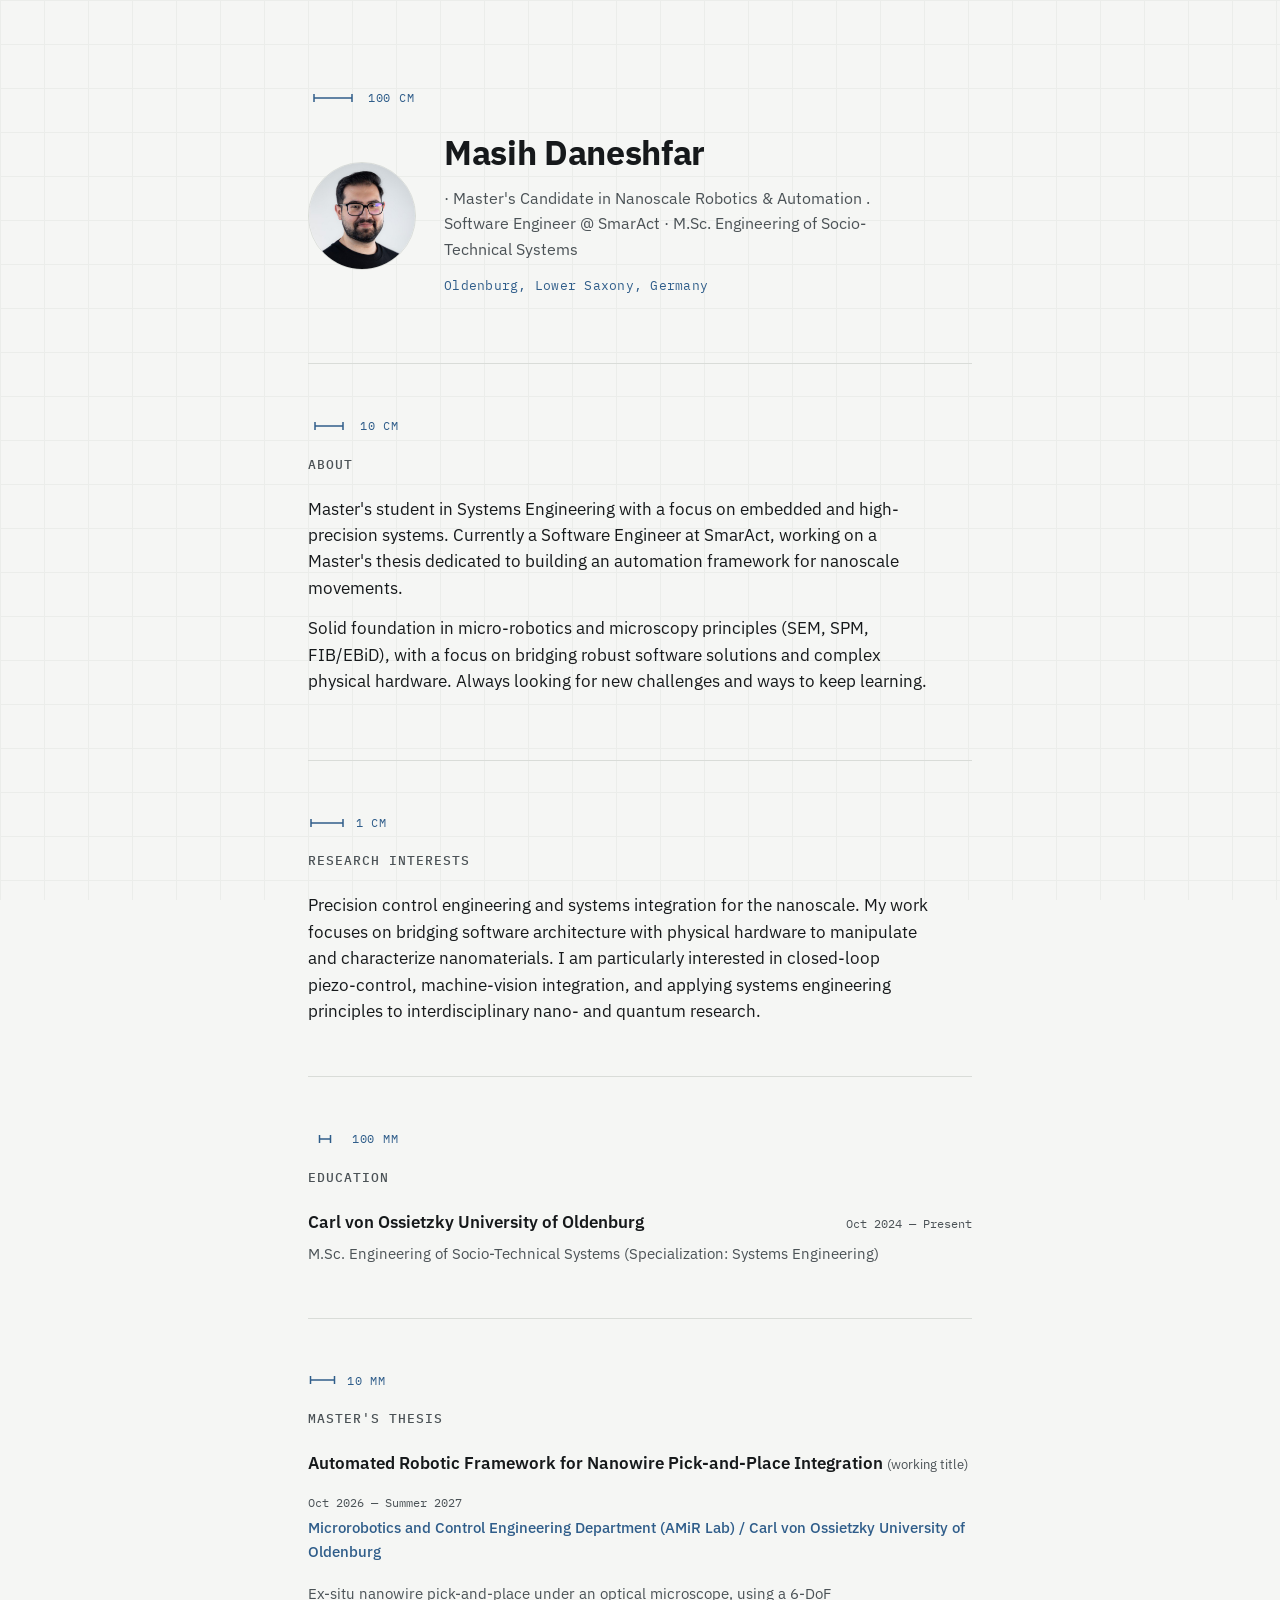
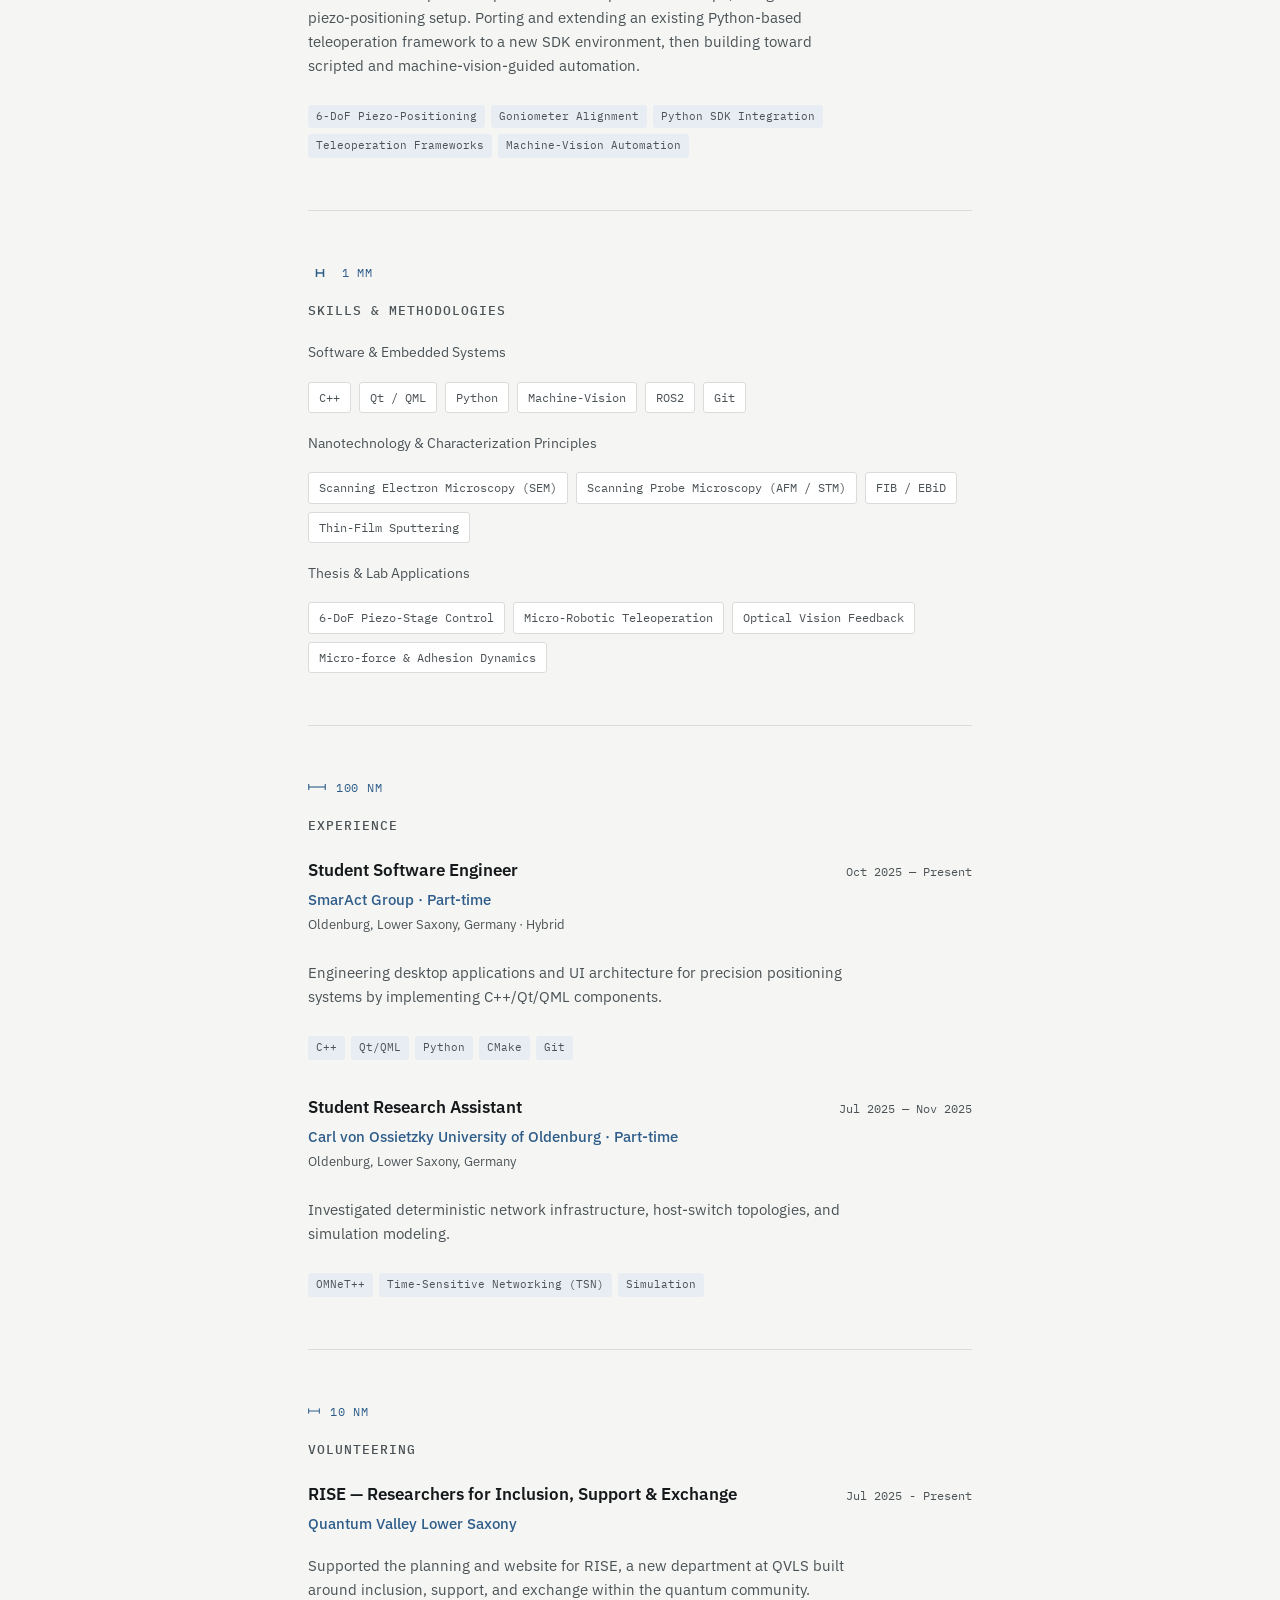
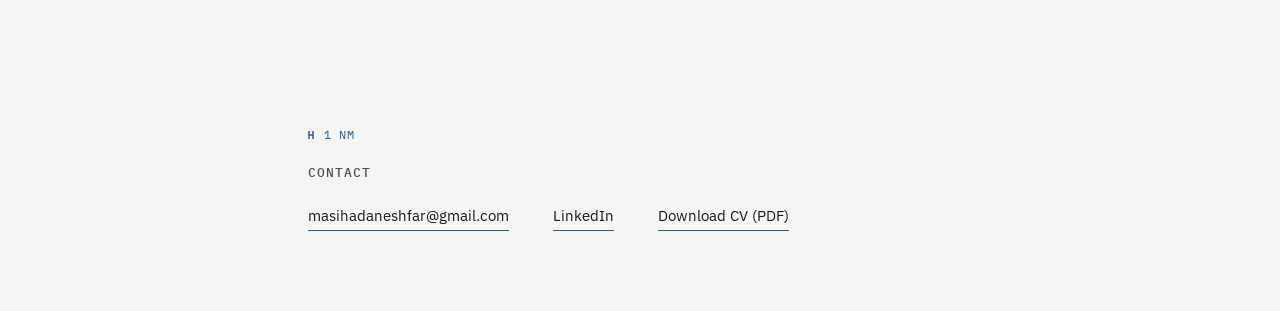
==== index.html @ 68db5ece "online CV initial version" ====
<!DOCTYPE html>
<html lang="en">
<head>
<meta charset="UTF-8">
<meta name="viewport" content="width=device-width, initial-scale=1.0">
<title>Masih Daneshfar — Software Engineer, Systems Engineering</title>
<meta name="description" content="Masih Daneshfar — Software Engineer at SmarAct, Master's Candidate in Systems Engineering focused on nanoscale automation.">
<link rel="preconnect" href="https://fonts.googleapis.com">
<link rel="preconnect" href="https://fonts.gstatic.com" crossorigin>
<link href="https://fonts.googleapis.com/css2?family=IBM+Plex+Mono:wght@400;500;600&family=IBM+Plex+Sans:wght@400;500;600;700&display=swap" rel="stylesheet">
<style>
  :root{
    --bg: #f5f6f4;
    --paper: #ffffff;
    --ink: #16191b;
    --ink-soft: #4b5256;
    --line: #d9dcd8;
    --accent: #2f5d8a;
    --accent-soft: #e7edf3;
    --amber: #c67a2e;
    --mono: 'IBM Plex Mono', ui-monospace, monospace;
    --sans: 'IBM Plex Sans', -apple-system, sans-serif;
  }

  * { box-sizing: border-box; }

  html { scroll-behavior: smooth; }

  body {
    margin: 0;
    background: var(--bg);
    color: var(--ink);
    font-family: var(--sans);
    line-height: 1.6;
    -webkit-font-smoothing: antialiased;
  }

  body::before{
    content: "";
    position: fixed;
    inset: 0;
    background-image:
      linear-gradient(var(--line) 1px, transparent 1px),
      linear-gradient(90deg, var(--line) 1px, transparent 1px);
    background-size: 44px 44px;
    opacity: 0.35;
    pointer-events: none;
    z-index: 0;
  }

  .wrap {
    max-width: 720px;
    margin: 0 auto;
    padding: 0 28px;
    position: relative;
    z-index: 1;
  }

  /* Scale bar — the recurring signature element.
     Modeled on the measurement bars used in SEM/SPM micrographs;
     the labeled length shrinks section by section as the page
     moves from the macro (hero) toward the nanoscale (skills). */
  .scalebar {
    display: flex;
    align-items: center;
    gap: 10px;
    font-family: var(--mono);
    font-size: 12px;
    letter-spacing: 0.06em;
    color: var(--accent);
    text-transform: uppercase;
    margin-bottom: 18px;
  }
  .scalebar svg { display: block; overflow: visible; }
  .scalebar .tick { stroke: var(--accent); stroke-width: 1.5; }

  header.hero {
    padding: 88px 0 56px;
    border-bottom: 1px solid var(--line);
  }

  .hero-row {
    display: flex;
    align-items: center;
    gap: 28px;
  }

  .portrait {
    width: 108px;
    height: 108px;
    border-radius: 50%;
    object-fit: cover;
    border: 1px solid var(--line);
    flex-shrink: 0;
    background: var(--paper);
  }

  h1 {
    font-size: 34px;
    font-weight: 700;
    margin: 0 0 6px;
    letter-spacing: -0.01em;
  }

  .headline {
    font-size: 16px;
    color: var(--ink-soft);
    margin: 0 0 10px;
    max-width: 46ch;
  }

  .location {
    font-family: var(--mono);
    font-size: 12.5px;
    color: var(--accent);
    letter-spacing: 0.02em;
  }

  section {
    padding: 52px 0;
    border-bottom: 1px solid var(--line);
  }

  section:last-of-type { border-bottom: none; }

  h2 {
    font-size: 12.5px;
    font-family: var(--mono);
    text-transform: uppercase;
    letter-spacing: 0.08em;
    color: var(--ink-soft);
    margin: 0 0 22px;
    font-weight: 500;
  }

  .about p {
    font-size: 16.5px;
    max-width: 62ch;
    margin: 0 0 14px;
  }

  .skill-chips {
    display: flex;
    flex-wrap: wrap;
    gap: 8px;
    margin-top: 18px;
  }

  .chip {
    font-family: var(--mono);
    font-size: 12px;
    padding: 5px 10px;
    border: 1px solid var(--line);
    border-radius: 3px;
    color: var(--ink-soft);
    background: var(--paper);
  }

  .entry {
    display: grid;
    grid-template-columns: 1fr;
    gap: 4px;
    margin-bottom: 34px;
  }
  .entry:last-child { margin-bottom: 0; }

  .entry-top {
    display: flex;
    justify-content: space-between;
    align-items: baseline;
    gap: 16px;
    flex-wrap: wrap;
  }

  .entry-role {
    font-size: 17px;
    font-weight: 600;
  }

  .entry-date {
    font-family: var(--mono);
    font-size: 12px;
    color: var(--ink-soft);
    white-space: nowrap;
  }

  .entry-org {
    font-size: 14.5px;
    color: var(--accent);
    font-weight: 500;
  }

  .entry-loc {
    font-size: 13px;
    color: var(--ink-soft);
    margin-bottom: 6px;
  }

  .entry-desc {
    font-size: 15px;
    color: var(--ink-soft);
    max-width: 60ch;
  }

  .entry-skills {
    margin-top: 8px;
    display: flex;
    flex-wrap: wrap;
    gap: 6px;
  }
  .entry-skills span {
    font-family: var(--mono);
    font-size: 11px;
    color: var(--ink-soft);
    background: var(--accent-soft);
    padding: 3px 8px;
    border-radius: 3px;
  }

  .edu-degree { font-size: 15px; color: var(--ink-soft); margin-top: 2px; }

  footer {
    padding: 56px 0 80px;
  }

  .contact-links {
    display: flex;
    gap: 22px;
    flex-wrap: wrap;
    font-size: 15px;
  }

  .contact-links a {
    color: var(--ink);
    text-decoration: none;
    border-bottom: 1px solid var(--accent);
    padding-bottom: 2px;
    margin-right: 22px;
  }
  .contact-links a:last-child { margin-right: 0; }
  .contact-links a:hover { color: var(--accent); }

  .foot-note {
    margin-top: 40px;
    font-family: var(--mono);
    font-size: 11px;
    color: var(--ink-soft);
    opacity: 0.6;
  }

  @media (max-width: 560px) {
    .wrap { padding: 0 20px; }
    header.hero { padding: 56px 0 40px; }
    .hero-row { flex-direction: column; align-items: flex-start; gap: 18px; }
    h1 { font-size: 27px; }
    section { padding: 40px 0; }
  }

  @media (prefers-reduced-motion: reduce) {
    html { scroll-behavior: auto; }
  }

  a:focus-visible, .portrait:focus-visible {
    outline: 2px solid var(--accent);
    outline-offset: 3px;
  }
</style>
</head>
<body>

<div class="wrap">

  <header class="hero">
    <div class="scalebar" aria-hidden="true">
      <svg width="50" height="10" viewBox="0 0 40 10"><line class="tick" x1="1" y1="1" x2="1" y2="9"/><line class="tick" x1="1" y1="5" x2="39" y2="5"/><line class="tick" x1="39" y1="1" x2="39" y2="9"/></svg>
      <span>100 cm</span>
    </div>
    <div class="hero-row">
      <img class="portrait" src="profile.jpg" alt="Portrait of Masih Daneshfar">
      <div>
        <h1>Masih Daneshfar</h1>
        <p class="headline">· Master's Candidate in Nanoscale Robotics &amp; Automation . Software Engineer @ SmarAct · M.Sc. Engineering of Socio-Technical Systems</p>
        <p class="location">Oldenburg, Lower Saxony, Germany</p>
      </div>
    </div>
  </header>

  <section class="about">
    <div class="scalebar" aria-hidden="true">
      <svg width="42" height="10" viewBox="0 0 30 10"><line class="tick" x1="1" y1="1" x2="1" y2="9"/><line class="tick" x1="1" y1="5" x2="29" y2="5"/><line class="tick" x1="29" y1="1" x2="29" y2="9"/></svg>
      <span>10 cm</span>
    </div>
    <h2>About</h2>
    <p>Master's student in Systems Engineering with a focus on embedded and high-precision systems. Currently a Software Engineer at SmarAct, working on a Master's thesis dedicated to building an automation framework for nanoscale movements.</p>
    <p>Solid foundation in micro-robotics and microscopy principles (SEM, SPM, FIB/EBiD), with a focus on bridging robust software solutions and complex physical hardware. Always looking for new challenges and ways to keep learning.</p>
  </section>

  <section class="research-interests">
  <div class="scalebar" aria-hidden="true">
    <svg width="38" height="10" viewBox="0 0 34 10"><line class="tick" x1="1" y1="1" x2="1" y2="9"/><line class="tick" x1="1" y1="5" x2="33" y2="5"/><line class="tick" x1="33" y1="1" x2="33" y2="9"/></svg>
    <span>1 cm</span>
  </div>
  <h2>Research Interests</h2>
  <p style="font-size: 16.5px; max-width: 62ch; margin: 0;">
    Precision control engineering and systems integration for the nanoscale. My work focuses on bridging software architecture with physical hardware to manipulate and characterize nanomaterials. I am particularly interested in closed-loop piezo-control, machine-vision integration, and applying systems engineering principles to interdisciplinary nano- and quantum research.
  </p>
</section>

  <section class="education">
    <div class="scalebar" aria-hidden="true">
      <svg width="34" height="10" viewBox="0 0 13 10"><line class="tick" x1="1" y1="1" x2="1" y2="9"/><line class="tick" x1="1" y1="5" x2="12" y2="5"/><line class="tick" x1="12" y1="1" x2="12" y2="9"/></svg>
      <span>100 mm</span>
    </div>
    <h2>Education</h2>
    <div class="entry">
      <div class="entry-top">
        <span class="entry-role">Carl von Ossietzky University of Oldenburg</span>
        <span class="entry-date">Oct 2024 — Present</span>
      </div>
      <span class="edu-degree">M.Sc. Engineering of Socio-Technical Systems (Specialization: Systems Engineering)</span>
    </div>
  </section>

  <section class="thesis">
    <div class="scalebar" aria-hidden="true">
      <svg width="29" height="10" viewBox="0 0 26 10"><line class="tick" x1="1" y1="1" x2="1" y2="9"/><line class="tick" x1="1" y1="5" x2="25" y2="5"/><line class="tick" x1="25" y1="1" x2="25" y2="9"/></svg>
      <span>10 mm</span>
    </div>
    <h2>Master's Thesis</h2>
    <div class="entry">
      <div class="entry-top">
        <span class="entry-role">Automated Robotic Framework for Nanowire Pick-and-Place Integration <span style="font-weight:400; color:var(--ink-soft); font-size:13px;">(working title)</span></span>
        <span class="entry-date">Oct 2026 — Summer 2027</span>
      </div>
      <span class="entry-org">Microrobotics and Control Engineering Department (AMiR Lab) / Carl von Ossietzky University of Oldenburg </span>
      <p class="entry-desc">Ex-situ nanowire pick-and-place under an optical microscope, using a 6-DoF piezo-positioning setup. Porting and extending an existing Python-based teleoperation framework to a new SDK environment, then building toward scripted and machine-vision-guided automation.</p>
      <div class="entry-skills">
        <span>6-DoF Piezo-Positioning</span><span>Goniometer Alignment</span><span>Python SDK Integration</span><span>Teleoperation Frameworks</span><span>Machine-Vision Automation</span>
      </div>
    </div>
  </section> 

  <section class="skills">
    <div class="scalebar" aria-hidden="true">
      <svg width="24" height="10" viewBox="0 0 9 10"><line class="tick" x1="1" y1="1" x2="1" y2="9"/><line class="tick" x1="1" y1="5" x2="8" y2="5"/><line class="tick" x1="8" y1="1" x2="8" y2="9"/></svg>
      <span>1 mm</span>
    </div>
    <h2>Skills &amp; Methodologies</h2>
    
    <p style="font-size: 13.5px; color: var(--ink-soft); margin: 0 0 8px;">Software &amp; Embedded Systems</p>
    <div class="skill-chips">
      <span class="chip">C++</span>
      <span class="chip">Qt / QML</span>
      <span class="chip">Python</span>
      <span class="chip">Machine-Vision</span>
      <span class="chip">ROS2</span>
      <span class="chip">Git</span>
    </div>

    <p style="font-size: 13.5px; color: var(--ink-soft); margin: 20px 0 8px;">Nanotechnology &amp; Characterization Principles</p>
    <div class="skill-chips">
      <span class="chip">Scanning Electron Microscopy (SEM)</span>
      <span class="chip">Scanning Probe Microscopy (AFM / STM)</span>
      <span class="chip">FIB / EBiD</span>
      <span class="chip">Thin-Film Sputtering</span>
    </div>

    <p style="font-size: 13.5px; color: var(--ink-soft); margin: 20px 0 8px;">Thesis &amp; Lab Applications</p>
    <div class="skill-chips">
      <span class="chip">6-DoF Piezo-Stage Control</span>
      <span class="chip">Micro-Robotic Teleoperation</span>
      <span class="chip">Optical Vision Feedback</span>
      <span class="chip">Micro-force &amp; Adhesion Dynamics</span>
    </div>
  </section>

  <section class="experience">
    <div class="scalebar" aria-hidden="true">
      <svg width="18" height="10" viewBox="0 0 24 10"><line class="tick" x1="1" y1="1" x2="1" y2="9"/><line class="tick" x1="1" y1="5" x2="23" y2="5"/><line class="tick" x1="23" y1="1" x2="23" y2="9"/></svg>
      <span>100 nm</span>
    </div>
    <h2>Experience</h2>

    <div class="entry">
      <div class="entry-top">
        <span class="entry-role">Student Software Engineer</span>
        <span class="entry-date">Oct 2025 — Present</span>
      </div>
      <span class="entry-org">SmarAct Group · Part-time</span>
      <span class="entry-loc">Oldenburg, Lower Saxony, Germany · Hybrid</span>
      <p class="entry-desc">Engineering desktop applications and UI architecture for precision positioning systems by implementing C++/Qt/QML components.</p>
      <div class="entry-skills">
        <span>C++</span><span>Qt/QML</span><span>Python</span><span>CMake</span><span>Git</span>
      </div>
    </div>

    <div class="entry">
      <div class="entry-top">
        <span class="entry-role">Student Research Assistant</span>
        <span class="entry-date">Jul 2025 — Nov 2025</span>
      </div>
      <span class="entry-org">Carl von Ossietzky University of Oldenburg · Part-time</span>
      <span class="entry-loc">Oldenburg, Lower Saxony, Germany</span>
      <p class="entry-desc">Investigated deterministic network infrastructure, host-switch topologies, and simulation modeling.</p>
      <div class="entry-skills">
        <span>OMNeT++</span><span>Time-Sensitive Networking (TSN)</span><span>Simulation</span>
      </div>
    </div>
  </section>

  <section class="volunteer">
    <div class="scalebar" aria-hidden="true">
      <svg width="12" height="10" viewBox="0 0 18 10"><line class="tick" x1="1" y1="1" x2="1" y2="9"/><line class="tick" x1="1" y1="5" x2="17" y2="5"/><line class="tick" x1="17" y1="1" x2="17" y2="9"/></svg>
      <span>10 nm</span>
    </div>
    <h2>Volunteering</h2>
    <div class="entry">
      <div class="entry-top">
        <span class="entry-role">RISE — Researchers for Inclusion, Support &amp; Exchange</span>
        <span class="entry-date">Jul 2025 - Present</span>
      </div>
      <span class="entry-org">Quantum Valley Lower Saxony</span>
      <p class="entry-desc">Supported the planning and website for RISE, a new department at QVLS built around inclusion, support, and exchange within the quantum community.</p>
    </div>
  </section>

  

  

  <footer>
    <div class="scalebar" aria-hidden="true">
      <svg width="6" height="10" viewBox="0 0 6 10"><line class="tick" x1="1" y1="1" x2="1" y2="9"/><line class="tick" x1="1" y1="5" x2="5" y2="5"/><line class="tick" x1="5" y1="1" x2="5" y2="9"/></svg>
      <span>1 nm</span>
    </div>
    <h2>Contact</h2>
    <div class="contact-links">
  <a href="mailto:masihadaneshfar@gmail.com">masihadaneshfar@gmail.com</a>
  <a href="https://www.linkedin.com/in/masih-daneshfar-7a494a314/" target="_blank" rel="noopener">LinkedIn</a>
  <a href="Masih_Daneshfar_CV.pdf" target="_blank" rel="noopener">Download CV (PDF)</a>
</div>
  </footer>

</div>

</body>
</html>
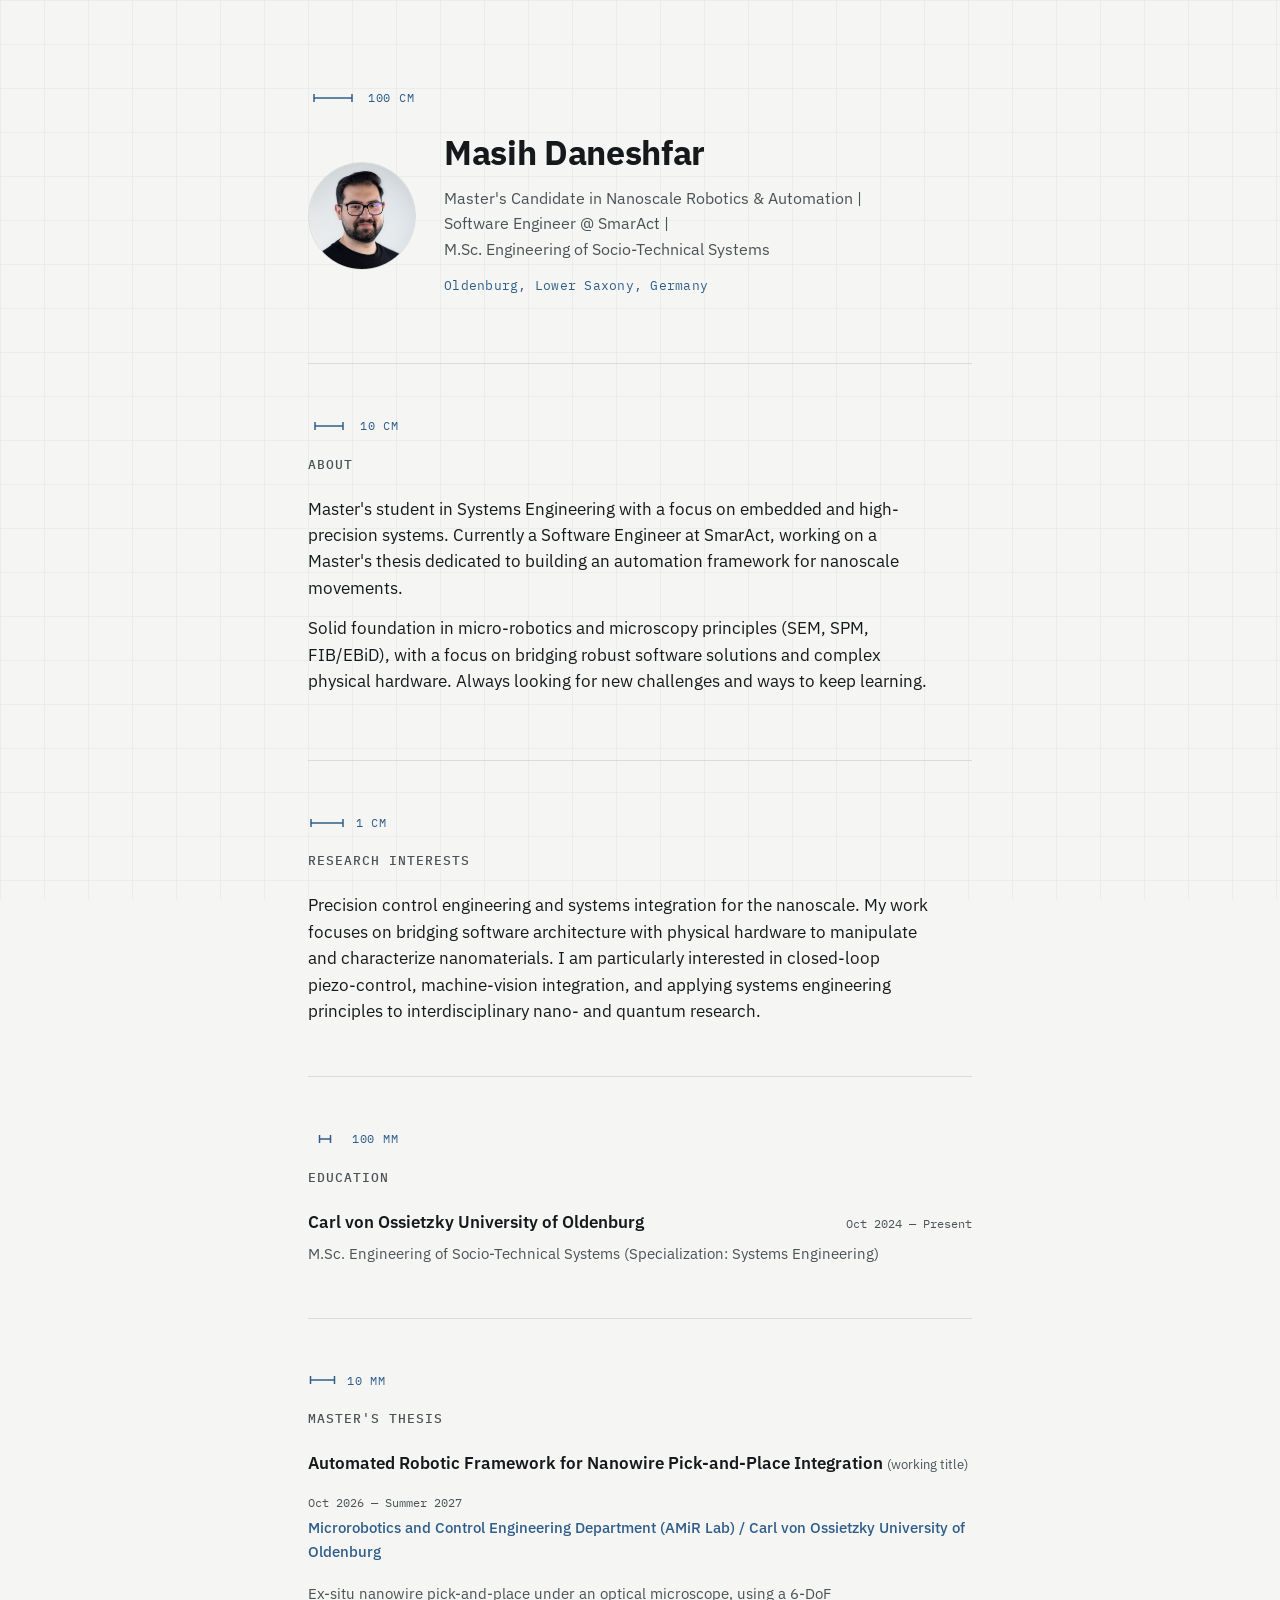
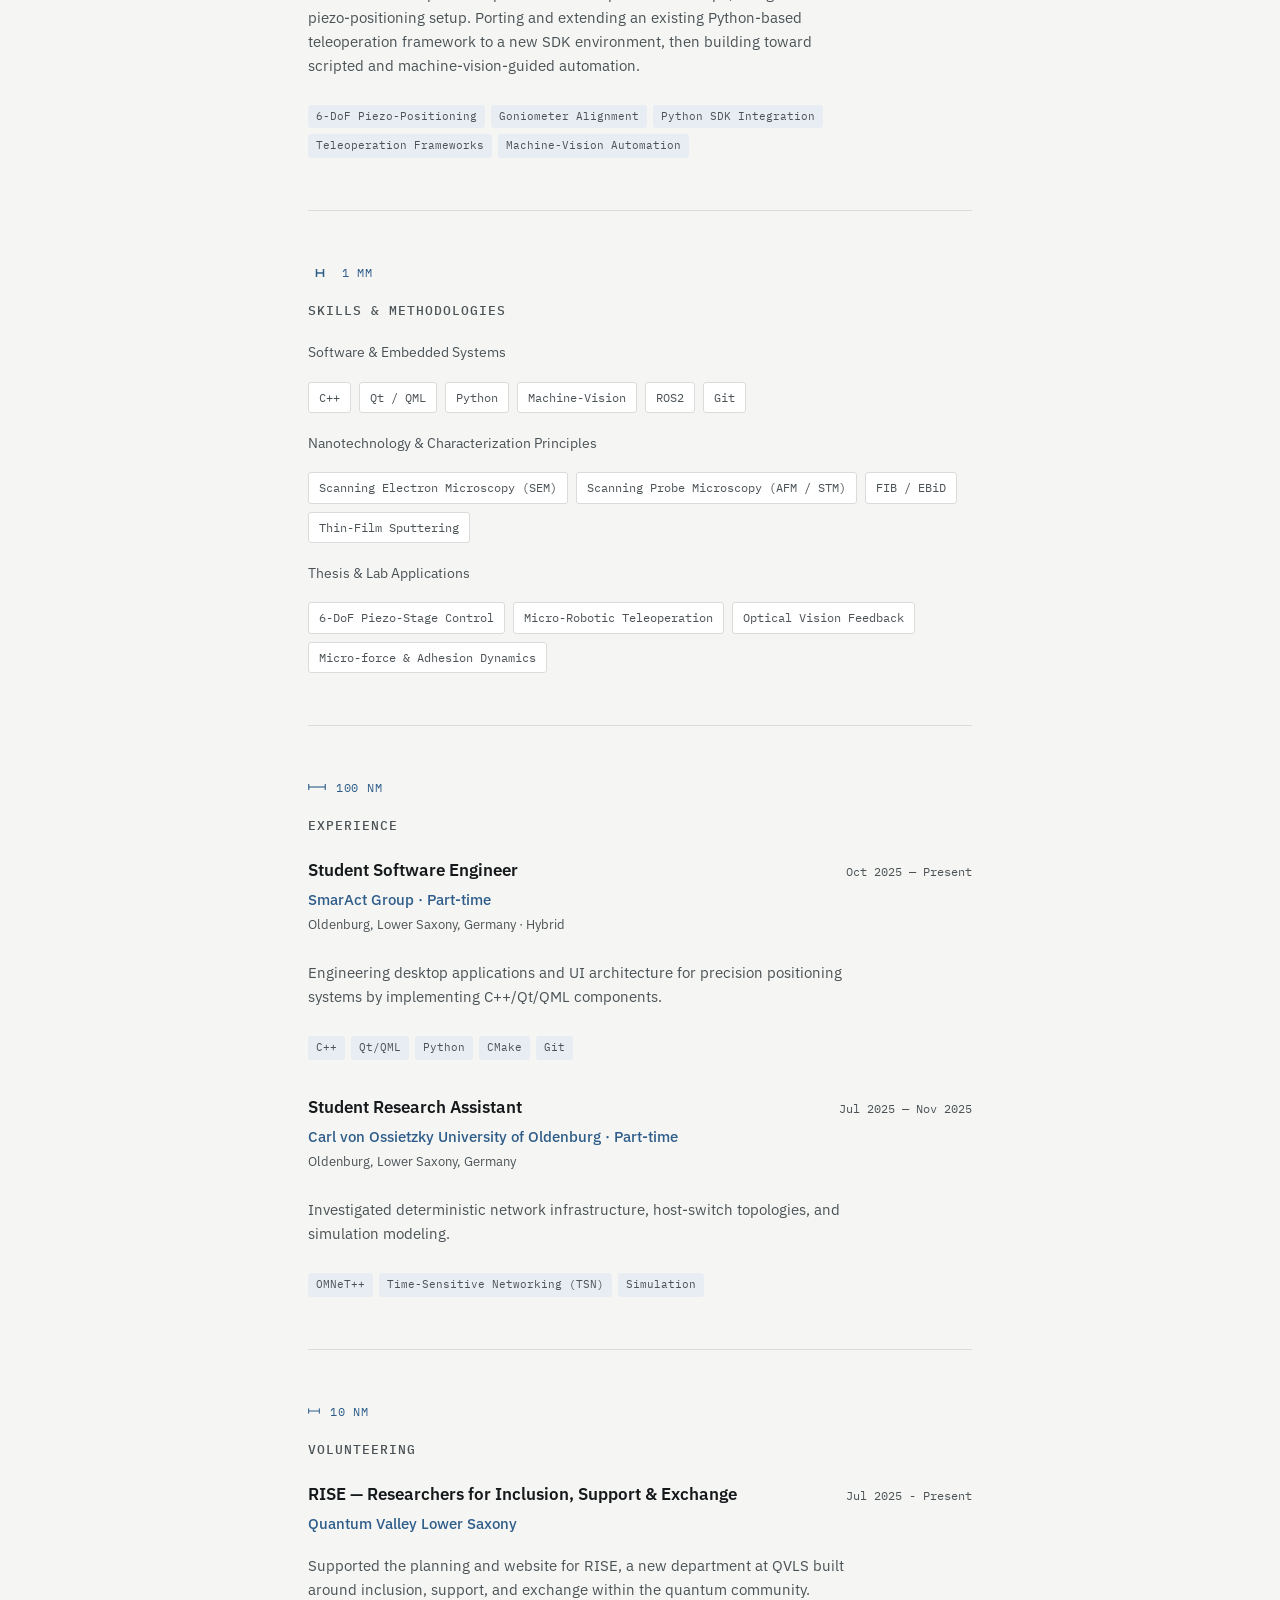
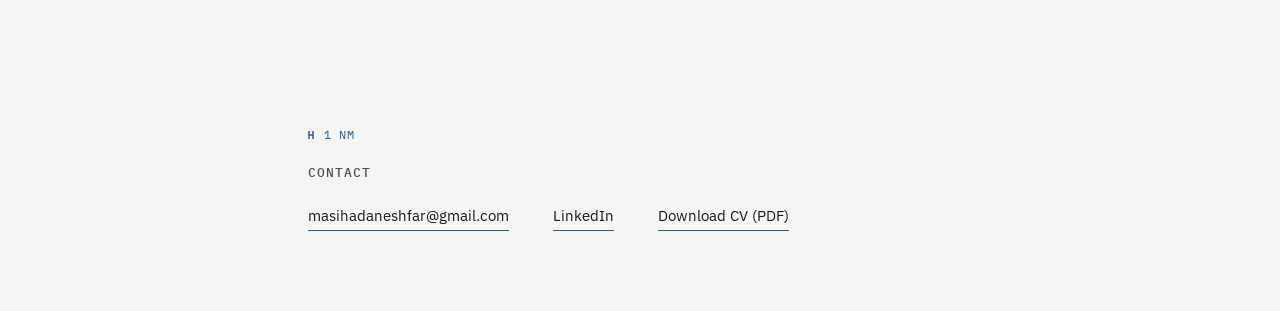
==== commit 7e7897c7: "Improve formatting of headline in index.html Updated the headline paragraph to use line breaks for b" ====
--- a/index.html
+++ b/index.html
@@ -279,7 +279,9 @@
       <img class="portrait" src="profile.jpg" alt="Portrait of Masih Daneshfar">
       <div>
         <h1>Masih Daneshfar</h1>
-        <p class="headline">· Master's Candidate in Nanoscale Robotics &amp; Automation . Software Engineer @ SmarAct · M.Sc. Engineering of Socio-Technical Systems</p>
+        <p class="headline">Master's Candidate in Nanoscale Robotics &amp; Automation | <br>
+          Software Engineer @ SmarAct | <br>
+          M.Sc. Engineering of Socio-Technical Systems</p>
         <p class="location">Oldenburg, Lower Saxony, Germany</p>
       </div>
     </div>
@@ -444,4 +446,4 @@
 </div>
 
 </body>
-</html>+</html>
